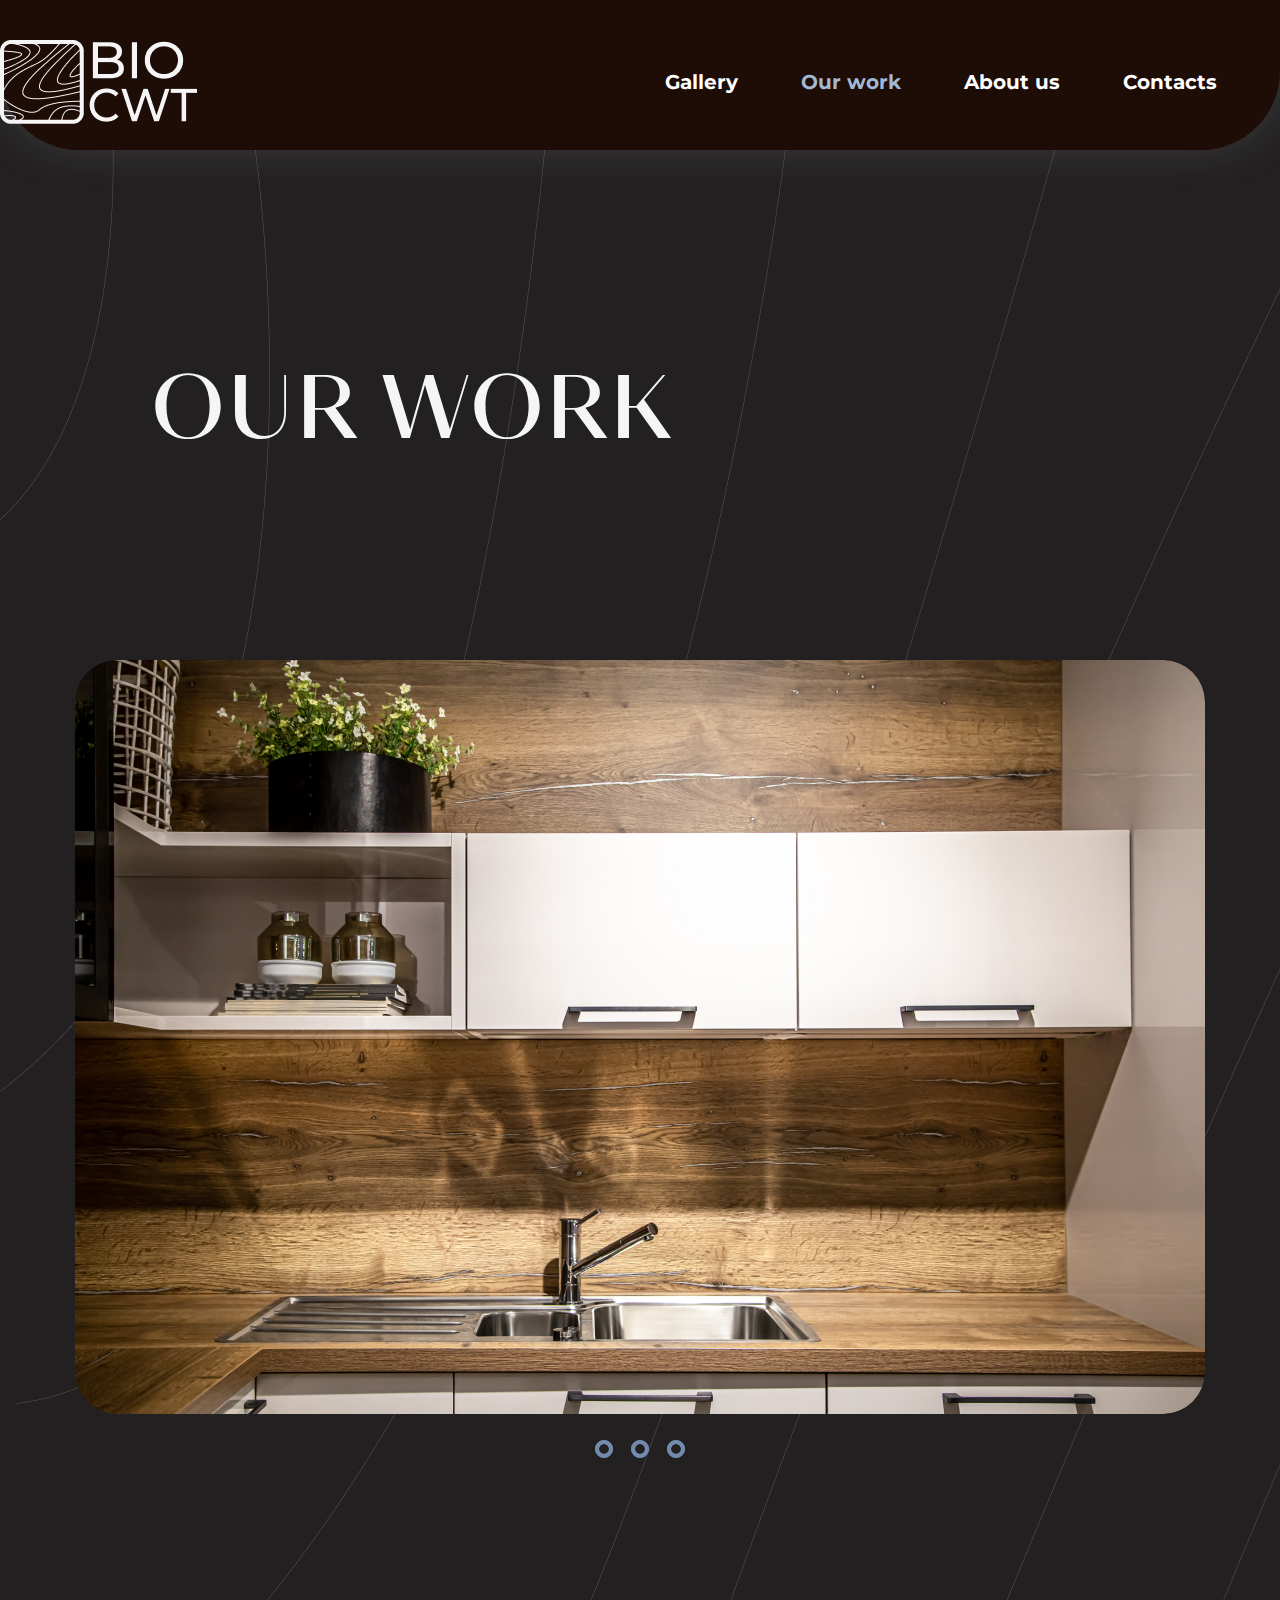
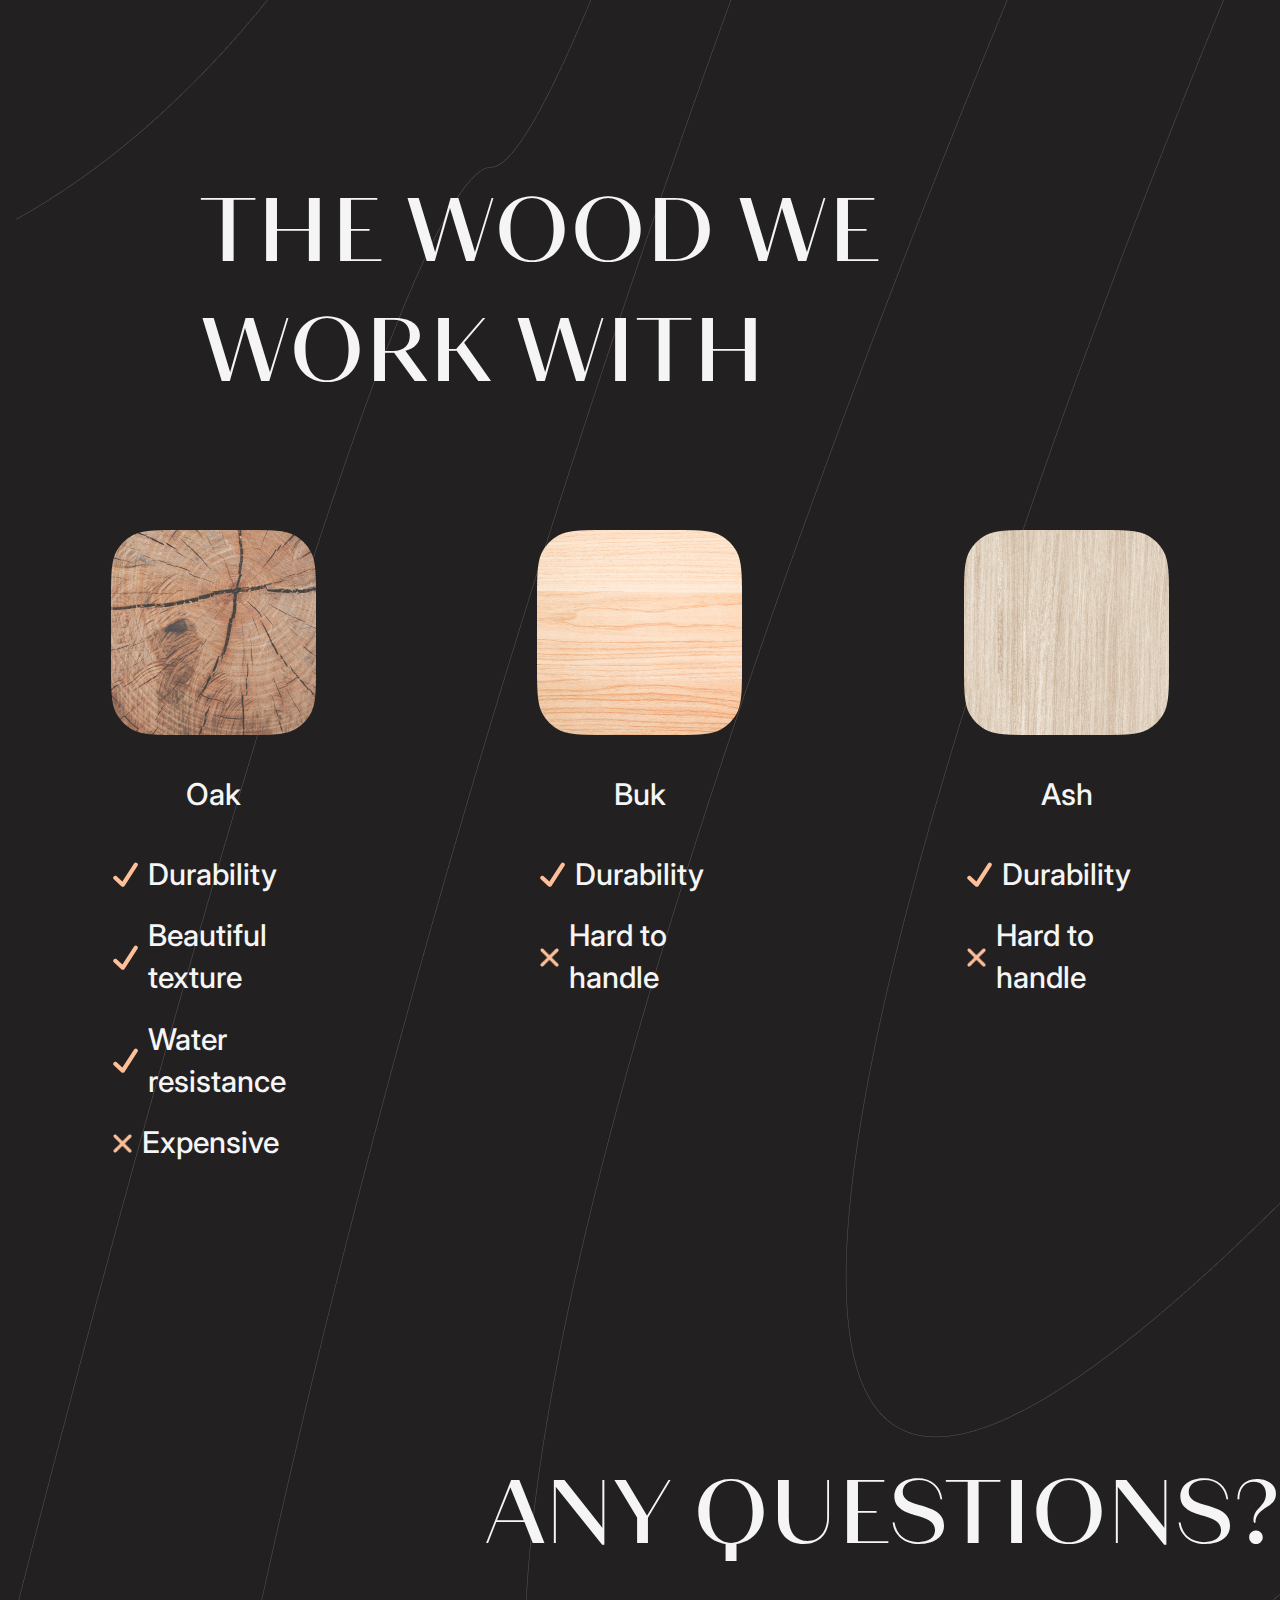
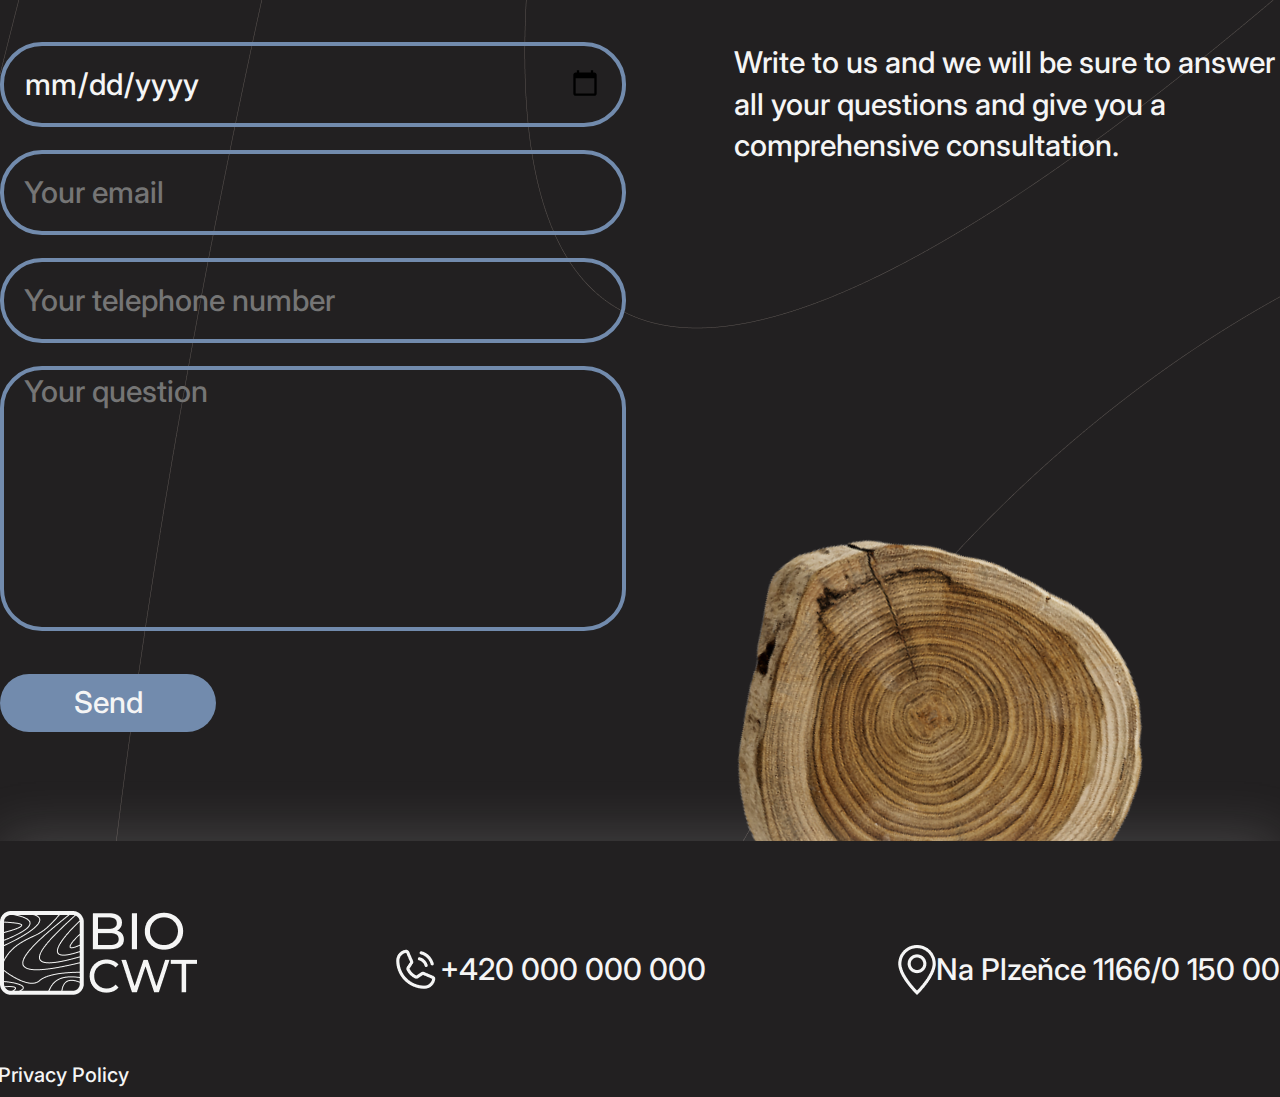
==== index2.html @ bc96ab34 "last update" ====
<!DOCTYPE html>
<html lang="en">

<head>
    <meta charset="UTF-8">
    <meta http-equiv="X-UA-Compatible" content="IE=edge">
    <meta name="viewport" content="width=device-width, initial-scale=1.0">
    <title>Wood product services</title>

    <link rel="icon" sizes="32x32" href="./favicon.png">

    <link rel="stylesheet" href="style.css">

    <link rel="preconnect" href="https://fonts.googleapis.com">
    <link rel="preconnect" href="https://fonts.gstatic.com" crossorigin>
    <link href="https://fonts.googleapis.com/css2?family=Inter&display=swap" rel="stylesheet">

    <link rel="preconnect" href="https://fonts.googleapis.com">
    <link rel="preconnect" href="https://fonts.gstatic.com" crossorigin>
    <link href="https://fonts.googleapis.com/css2?family=Montserrat&display=swap" rel="stylesheet">

    <link rel="stylesheet" href="https://cdnjs.cloudflare.com/ajax/libs/font-awesome/6.3.0/css/all.min.css">
</head>

<body>
    
    <div class="scrollTop hideScroll showScroll ">
        <i class="fa-solid fa-arrow-up-long"></i>
    </div>
    
    <header>
        <div class="header-info">
            <div class="container">
                <div class="header-items">
                    <img src="./images/logo.png" alt="logo">
                    <nav>
                        <ul>
                            <li>
                                <a href="index.html" id="index">Gallery</a>
                            </li>
                            <li>
                                <a href="index2.html" id="index2">Our work</a>
                            </li>
                            <li>
                                <a href="index3.html" id="index3">About us</a>
                            </li>
                            <li>
                                <a href="index4.html" id="index4">Contacts</a>
                            </li>
                        </ul>
                    </nav>
                </div>
            </div>
        </div>
    </header>
    <main>
        <section>
            <div class="container">
                <h2 class="our-work our-work-second-page">Our work</h2>
                <div class="our-work-section">
                    <div class="slider">
                        <div class="slides">
                            <input type="radio" name="radio-btn" id="radio1">
                            <input type="radio" name="radio-btn" id="radio2">
                            <input type="radio" name="radio-btn" id="radio3">
                            <div class="slide first">
                                <img src="./images/kitchen1.png" alt="">
                            </div>
                            <div class="slide">
                                <img src="./images/kitchen2.jpg" alt="">
                            </div>
                            <div class="slide">
                                <img class="kitchen3" src="./images/kitchen3.jpg" alt="">
                            </div>
                            <div class="navigation-auto">
                                <div class="auto-btn1"></div>
                                <div class="auto-btn2"></div>
                                <div class="auto-btn3"></div>
                            </div>
                        </div>
                        <div class="navigation-manual">
                            <label for="radio1" class="manual-btn"></label>
                            <label for="radio2" class="manual-btn"></label>
                            <label for="radio3" class="manual-btn"></label>
                        </div>
                    </div>
                </div>
            </div>
        </section>
        <section class="the-wood-we-work-with">
            <div class="container">
                <h2 class="the-wood-we-work-with-title">THE WOOD WE WORK WITH</h2>
                <div class="the-wood-we-work-with-options">
                    <div class="type-of-wood">
                        <img class="type-of-wood-img" src="./images/oak.png" alt="oak">
                        <p class="wood">Oak</p>
                        <div class="advantages-of-wood">
                            <div class="advantages-of-wood-item">
                                <img src="./images/tick.svg" alt="tick">
                                <p>Durability</p>
                            </div>
                            <div class="advantages-of-wood-item">
                                <img src="./images/tick.svg" alt="tick">
                                <p>Beautiful texture</p>
                            </div>
                            <div class="advantages-of-wood-item">
                                <img src="./images/tick.svg" alt="tick">
                                <p>Water resistance</p>
                            </div>
                            <div class="advantages-of-wood-item">
                                <img class="cross" src="./images/cross.png" alt="cross">
                                <p>Expensive</p>
                            </div>
                        </div>
                    </div>
                    <div class="type-of-wood">
                        <img class="type-of-wood-img" src="./images/buk.png" alt="buk">
                        <p class="wood">Buk</p>
                        <div class="advantages-of-wood">
                            <div class="advantages-of-wood-item">
                                <img src="./images/tick.svg" alt="tick">
                                <p>Durability</p>
                            </div>
                            <div class="advantages-of-wood-item">
                                <img class="cross" src="./images/cross.png" alt="cross">
                                <p>Hard to handle</p>
                            </div>
                        </div>
                    </div>
                    <div class="type-of-wood">
                        <img class="type-of-wood-img" src="./images/ash.png" alt="ash">
                        <p class="wood">Ash</p>
                        <div class="advantages-of-wood">
                            <div class="advantages-of-wood-item">
                                <img src="./images/tick.svg" alt="tick">
                                <p>Durability</p>
                            </div>
                            <div class="advantages-of-wood-item">
                                <img class="cross" src="./images/cross.png" alt="cross">
                                <p>Hard to handle</p>
                            </div>
                        </div>
                    </div>
                </div>
            </div>
        </section>
        <section>
            <div class="container">
                <div class="any-questions-title">
                    <h2>Any questions?</h2>
                </div>
                <div class="any-questions-info">
                    <form action="#">
                        <input type="date" id="date" name="date" placeholder="Date" required>
                        <input type="email" placeholder="Your email" required>
                        <input type="tel" placeholder="Your telephone number" pattern="[0-9]{12}" required>
                        <textarea cols="30" rows="7" placeholder="Your question" required></textarea>
                        <button class="send">Send</button>
                    </form>
                    <div class="any-questions-text">
                        <p>Write to us and we will be sure to answer all your questions and give you a comprehensive
                            consultation.</p>
                    </div>
                </div>
            </div>
        </section>
    </main>
    <footer>
        <div class="container">
            <div class="footer-info">
                <img class="footer-info-img" src="./images/wood.png" alt="">
                <div class="footer-text">
                    <div class="footer-logo">
                        <img src="./images/logo.png" alt="logo">
                        <p>Privacy Policy</p>
                    </div>
                    <div class="footer-phone">
                        <img src="./images/phone.png" alt="">
                        <a type='tel' href="tel:+420 000 000 000">+420 000 000 000</a>
                    </div>
                    <div class="footer-location">
                        <img src="./images/location.png" alt="">
                        <a href="https://goo.gl/maps/c2DoyarV2BG4wvSq8" target="_blank">Na Plzeňce 1166/0
                            150 00</a>
                    </div>
                </div>
            </div>
        </div>
    </footer>
    <script src="main.js"></script>
</body>

</html>
---- style.css ----
/* ! GENERAL STYLES */
* {
    margin: 0;
    padding: 0;
    border: 0;
    font-size: 100%;
    font: inherit;
    vertical-align: baseline;
}

html {
    scroll-behavior: smooth;
}

ol,
ul {
    list-style: none;
}

a {
    all: unset;
    cursor: pointer;
}

a:active {
    color: #A3B8D7;
}

button {
    cursor: pointer;
}

button:hover {
    transform: translateY(5px);
    background-color: #5F7489;
}

@font-face {
    font-family: 'KyivType';
    src: url('./fonts/KyivType-NoVariable/OTF/KyivTypeSans-Medium3.otf');
}

.container {
    margin: 0 auto;
    max-width: 1400px;
}

body {
    background: #222021;
    background-image: url('./images/background.png');
    font-family: 'Inter', sans-serif;
    font-style: normal;
    font-weight: 500;
    font-size: 30px;
    line-height: 139.4%;
    color: #F5F5F5;
}

/* font-family: 'Montserrat', sans-serif; */
/* font-family: 'Inter', sans-serif; */

/* !SCROLL TOP */

.scrollTop {
    position: fixed;
    bottom: 60px;
    right: 70px;
    font-style: 40px;
    z-index: 10;
    cursor: pointer;

}

.showScroll {
    opacity: 1;
    transition: opacity 1s ease;
}

.hideScroll {
    opacity: 0;
    transition: opacity 1s ease;
}

/* !HEADER */
.background {
    background: url('./images/backgroundImage.png') no-repeat;
    /* width: 908px; */
    object-fit: contain;
    height: 1080px;
    border-radius: 3px 62px 62px 0px;
}

header {
    height: 130px;
    display: inline;
}

.header-info {
    height: 150px;
    background: #1E0C06;
    box-shadow: 0px -8px 52px rgba(238, 238, 238, 0.17);
    border-radius: 0px 0px 79px 79px;
    margin-bottom: 90px;
}

.header-items {
    display: flex;
    justify-content: space-between;
    align-items: center;
    padding-top: 40px;
    margin-bottom: 86px;
}

nav ul {
    display: flex;
}

nav ul li {
    margin-right: 63px;
    font-family: 'Montserrat';
    font-style: normal;
    font-weight: 700;
    font-size: 20px;
    line-height: 24px;
}

.navigation-options {
    list-style: none;
    background: rgba(34, 32, 33, 0.2);
}

.navigation-options li {
    display: inline-block;
    position: relative;
}

.navigation-options li a {
    display: block;
    padding: 20px 25px;
    text-decoration: none;
    text-align: center;
}

.navigation-options li ul.dropdown li {
    display: block;
}

.navigation-options li ul.dropdown {
    width: 100%;
    position:absolute;
    z-index: 999;
    display: none;
}

.navigation-options li a:hover {
    background: rgba(34, 32, 33, 0.3);
}

.navigation-options li:hover ul.dropdown {
    display:block;
}

/* !SOLID WOOD PROCUCTS SECTION*/

.solid-wood-products {
    background: #1E0C06;
    border-radius: 43px 0px 0px 43px;
    width: 1245px;
    height: 714px;

}

.solid-wood-products-section {
    display: flex;
    justify-content: end;
}

.solid-wood-products {
    filter: drop-shadow(0px 4px 52px rgba(245, 245, 245, 0.17));
    display: flex;
    margin-bottom: 414px;
}

.solid-wood-products-info {
    padding-left: 50px;
}

h1 {
    font-family: 'KyivType';
    font-style: normal;
    font-weight: 500;
    font-size: 100px;
    line-height: 104px;
    text-transform: uppercase;
    padding-top: 75px;
    margin-bottom: 22px;
    width: 620px;
}

.solid-wood-products-text {
    font-family: 'Inter';
    font-style: normal;
    font-weight: 400;
    font-size: 30px;
    line-height: 39px;
    color: #FFDBBB;
    width: 330px;
    margin-bottom: 58px;
}

.solid-wood-products-btn {
    width: 225px;
    height: 58px;
    background: #728BAD;
    border-radius: 42px;
    transition: background-color 0.5s ease-in-out, transform 0.5s ease-in-out, color 0.5s ease-in-out;
}

.solid-wood-products-separator {
    width: 0;
    height: 511px;
    border: 1px solid #F5F5F5;
    margin-top: 43px;
}

.solid-wood-products-images {
    position: relative;
    width: 600px;
}

.solid-wood-products-image1 {
    position: absolute;
    right: 80px;
    top: 43px;
}

.solid-wood-products-image2 {
    position: absolute;
    top: 316px;
    right: 323px;
}

.solid-wood-products-image3 {
    position: absolute;
    right: 80px;
    bottom: 57px;
}

/* !ADVANTAGES WORKING WITH US SECTION*/

.advantages-of-work {
    margin-bottom: 316px;
}

.advantages-of-work-info {
    display: flex;
    justify-content: space-between;
    align-items: center;
    margin-bottom: 102px;
}

.advantages-of-work-title {
    padding-left: 200px;
    margin-bottom: 120px;
    width: 1040px;
}

video {
    width: 609px;
    height: 370px;
    border-radius: 42px;
    display: inline-block;
    margin-left: 70px;
    object-fit: cover;
}

video:hover::-webkit-media-controls {
    opacity: 1;
    visibility: visible;
}

.advantages-of-work-text p {
    width: 453px;
    margin-bottom: 46px;
}

.advantages-of-work-button {
    display: flex;
    justify-content: center;
}

.advantages-of-work-btn {
    width: 472px;
    height: 58px;
    background: #728BAD;
    border-radius: 42px;
    color: #F5F5F5;
    transition: background-color 0.5s ease-in-out, transform 0.5s ease-in-out;
}


/* !OUR WORK SECTION */

.our-work-section {
    margin: 0;
    padding: 0;
    height: 100vh;
    display: flex;
    justify-content: center;
    align-items: center;
    margin-bottom: 278px;
}

.our-work {
    padding-left: 200px;
    margin-bottom: 125px;
}

.our-work-second-page {
    padding-top: 102px;
    padding-left: 150px;
}

.slider {
    width: 1130px;
    height: 754px;
    border-radius: 42px;
    overflow: hidden;
}

.slides {
    width: 500%;
    height: 754px;
    display: flex;
}

.slides input {
    display: none;
}

.slide {
    width: 20%;
    transition: 2s;
}

.slide img {
    width: 1130px;
    height: 754px;
}

.kitchen3 {
    object-fit: cover;
}

.navigation-manual {
    position: absolute;
    width: 1130px;
    margin-top: 26px;
    display: flex;
    justify-content: center;
}

.manual-btn {
    border: 4px solid #728BAD;
    padding: 5px;
    border-radius: 10px;
    cursor: pointer;
    transition: 1s;
}

.manual-btn:not(:last-child) {
    margin-right: 18px;
}

.manual-btn:hover {
    background: #D5DCEE;
}

#radio1:checked~.first {
    margin-left: 0;
}

#radio2:checked~.first {
    margin-left: -20%;
}

#radio3:checked~.first {
    margin-left: -40%;
}

#radio4:checked~.first {
    margin-left: -60%;
}

.navigation-auto {
    position: absolute;
    display: flex;
    width: 1130px;
    justify-content: center;
    margin-top: 780px;
}

.navigation-auto div {
    border: 4px solid #728BAD;
    padding: 5px;
    border-radius: 10px;
    transition: 1s;
}

.navigation-auto div:not(:last-child) {
    margin-right: 18px;
}

#radio1:checked~.navigation-auto .auto-btn1 {
    background: #D5DCEE;
}

#radio2:checked~.navigation-auto .auto-btn2 {
    background: #D5DCEE;
}

#radio3:checked~.navigation-auto .auto-btn3 {
    background: #D5DCEE;
}

/* !THE WOOD WE WORK WITH SECTION */

.the-wood-we-work-with {
    margin-bottom: 263px;
}

h2 {
    font-family: 'KyivType';
    font-style: normal;
    font-weight: 500;
    font-size: 90px;
    line-height: 120px;
    text-transform: uppercase;
}

.the-wood-we-work-with-title {
    width: 750px;
    padding-left: 200px;
    margin-bottom: 125px;
}

.the-wood-we-work-with-options {
    display: flex;
    justify-content: space-around;
    align-items: baseline;
}

.type-of-wood {
    width: 240px;
    display: flex;
    flex-direction: column;
    justify-content: center;
    align-items: center;
}

.type-of-wood-img {
    margin-bottom: 39px;
}

.wood {
    margin-bottom: 38px;
}

.advantages-of-wood {
    padding-left: 20px;
}

.advantages-of-wood-item {
    display: flex;
    margin-bottom: 20px;
    align-items: center;
}

.advantages-of-wood-item img {
    padding-right: 10px;
}

.cross {
    width: 19px;
    height: 19px;
}

/* !ABOUT US SECTION */

.about-us {
    width: 1325px;
    height: 775px;
    background: #1E0C06;
    border-radius: 0px 42px 42px 0px;
    box-shadow: 0px -8px 52px rgba(245, 245, 245, 0.17);
    display: flex;
}

.about-us-info {
    padding-left: 253px;
    padding-top: 44px;
    width: 100%;
    position: relative;
}

.about-us-text {
    width: 516px;
    padding-top: 67px;
    margin-bottom: 50px;
}

.audio {
    height: 100px;
    width: 100%;
    margin-left: 70px;
}

audio {
    width: 460px;
    margin-left: -70px;
}

audio::-webkit-media-controls-play-button {
    background-color: #7D746D;
    color: #fff;
    border-radius: 50px;
}

audio::-webkit-media-controls-time-remaining-display {
    color: #7D746D;
}

.about-us-images {
    position: relative;
}

.about-us-image1 {
    position: absolute;
    right: 70px;
    top: 61px;
}

.about-us-image2 {
    position: absolute;
    right: 157px;
    top: 177px;
    border-radius: 42px;
    border: 15px solid #1E0C06;
}

.about-us-image3 {
    position: absolute;
    right: 102px;
    bottom: 25px;
}

/* !CONTACTS SECTION */

.contacts {
    padding-top: 90px;
    padding-left: 100px;
    margin-bottom: 290px;
    position: relative;
}

.contacts-title {
    margin-bottom: 118px;
}

.map {
    position: absolute;
    top: 90px;
    right: 0;
}

/* !ANY QUESTIONS SECTION */

.any-questions-title {
    display: flex;
    justify-content: end;
    margin-bottom: 75px;
}

.any-questions-info {
    display: flex;
    justify-content: space-between;
    margin-bottom: 109px;
}

form {
    display: flex;
    flex-direction: column;

}

input {
    width: 598px;
    height: 77px;
    border: 4px solid #728BAD;
    border-radius: 42px;
    font-family: 'Inter';
    font-style: normal;
    font-weight: 500;
    font-size: 30px;
    line-height: 42px;
    padding-left: 20px;
    background-color: transparent;
    outline: none;
    color: #F5F5F5;
    margin-bottom: 23px;
    position: relative;
}

input[type="date"]::-webkit-calendar-picker-indicator {
    position: absolute;
    right: 20px;
}

input[type="date"] {
    color: #F5F5F5;
}

textarea {
    width: 598px;
    height: 257px;
    border: 4px solid #728BAD;
    border-radius: 42px;
    font-family: 'Inter';
    font-style: normal;
    font-weight: 500;
    font-size: 30px;
    line-height: 42px;
    padding-left: 20px;
    background-color: transparent;
    outline: none;
    color: #F5F5F5;
    margin-bottom: 43px;
    resize: none;
}

.send {
    width: 216px;
    height: 58px;
    background: #728BAD;
    border-radius: 42px;
    color: #F5F5F5;
    transition: background-color 0.5s ease-in-out, transform 0.5s ease-in-out;
}

.any-questions-text {
    width: 546px;
}

/* !FOOTER */

footer {
    background: #222021;
    box-shadow: 0px -6px 52px rgba(245, 245, 245, 0.17);
    z-index: 5;
}

.footer-info {
    padding-top: 70px;
    position: relative;
}

.footer-info-img {
    z-index: -1;
    position: absolute;
    transform: rotate(-7.13deg);
    top: -430px;
    right: 30px;
}

.footer-text {
    display: flex;
    justify-content: space-between;
    align-items: baseline;
}

.footer-logo {
    font-size: 20px;
    display: flex;
    flex-direction: column;
    align-items: center;
}

.footer-logo p {
    margin-left: -70px;
}

.footer-logo img {
    margin-bottom: 60px;
}

.footer-phone, .footer-location {
    display: flex;
    align-items: center;
}

.phone,
.location {
    display: flex;
    padding-bottom: 33px;
}

.phone img {
    width: 39px;
    height: 39px;
}

.location img {
    width: 37px;
    height: 50px;
}
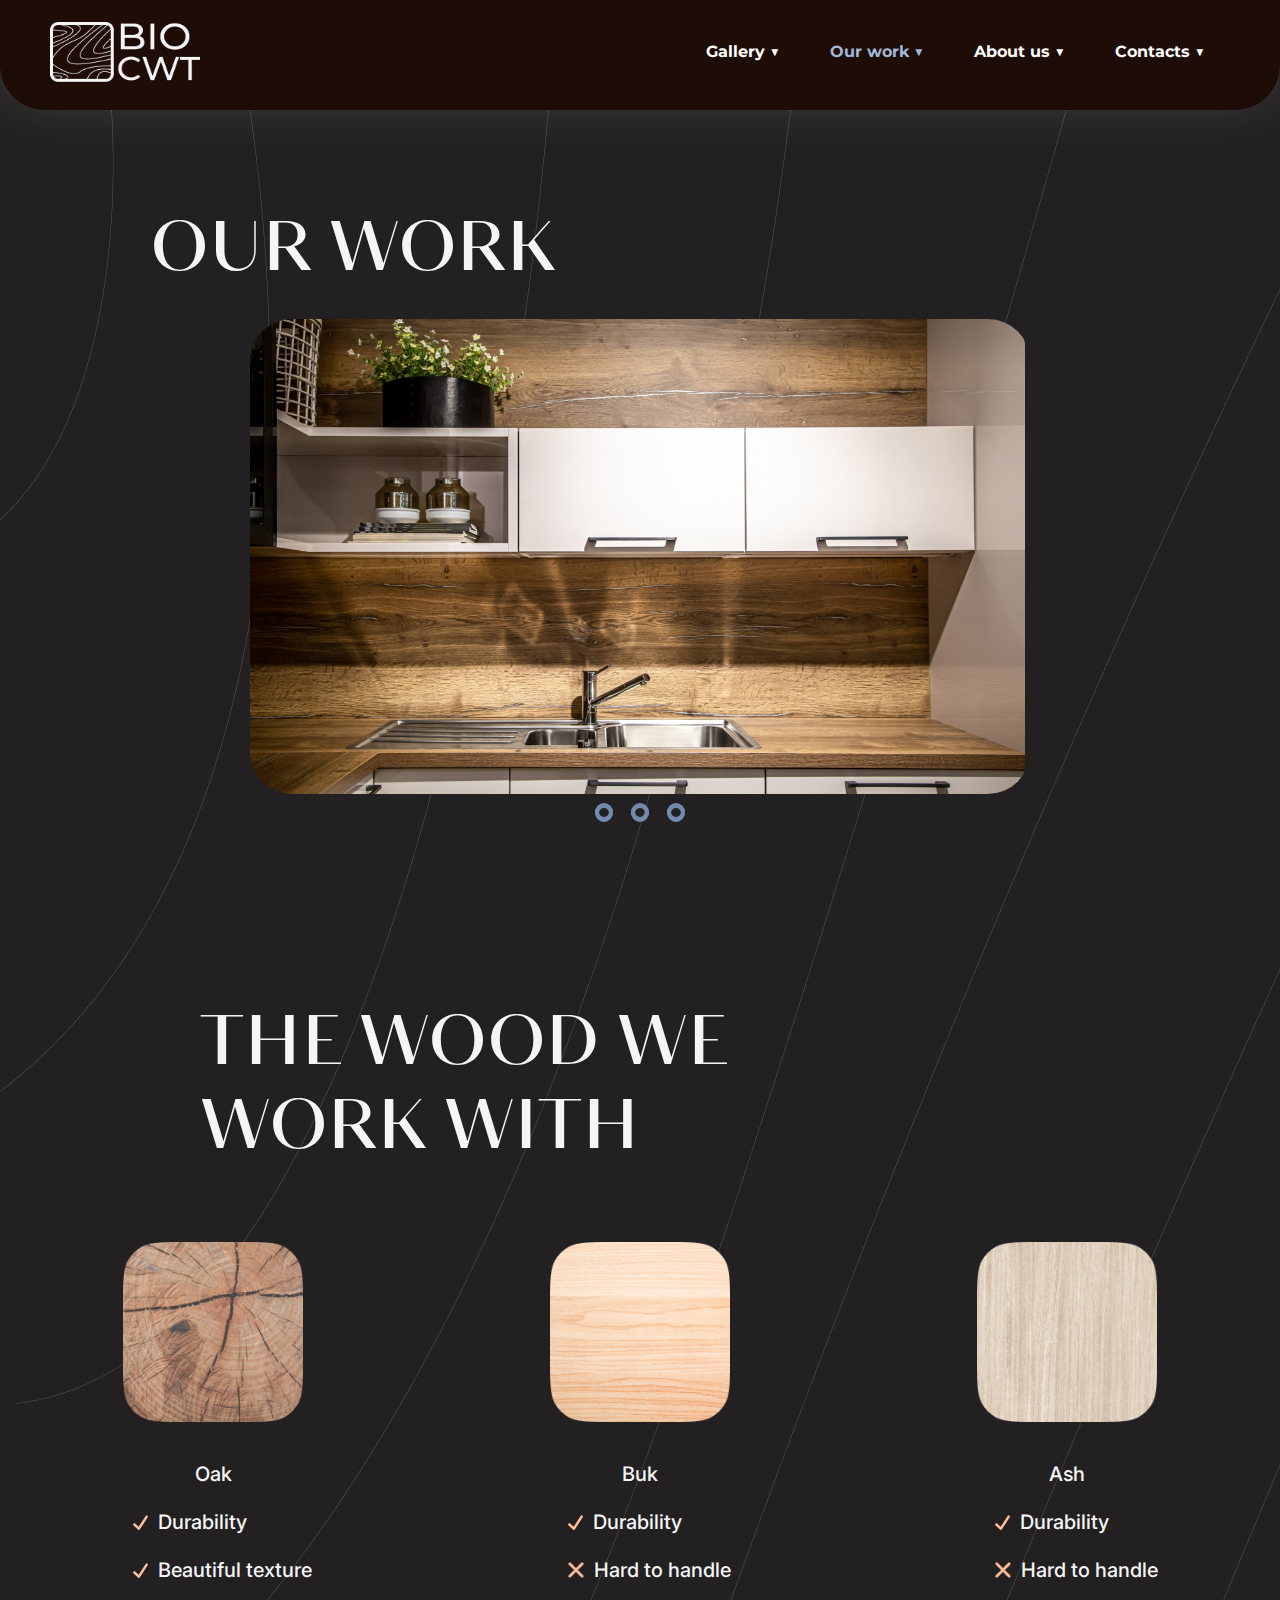
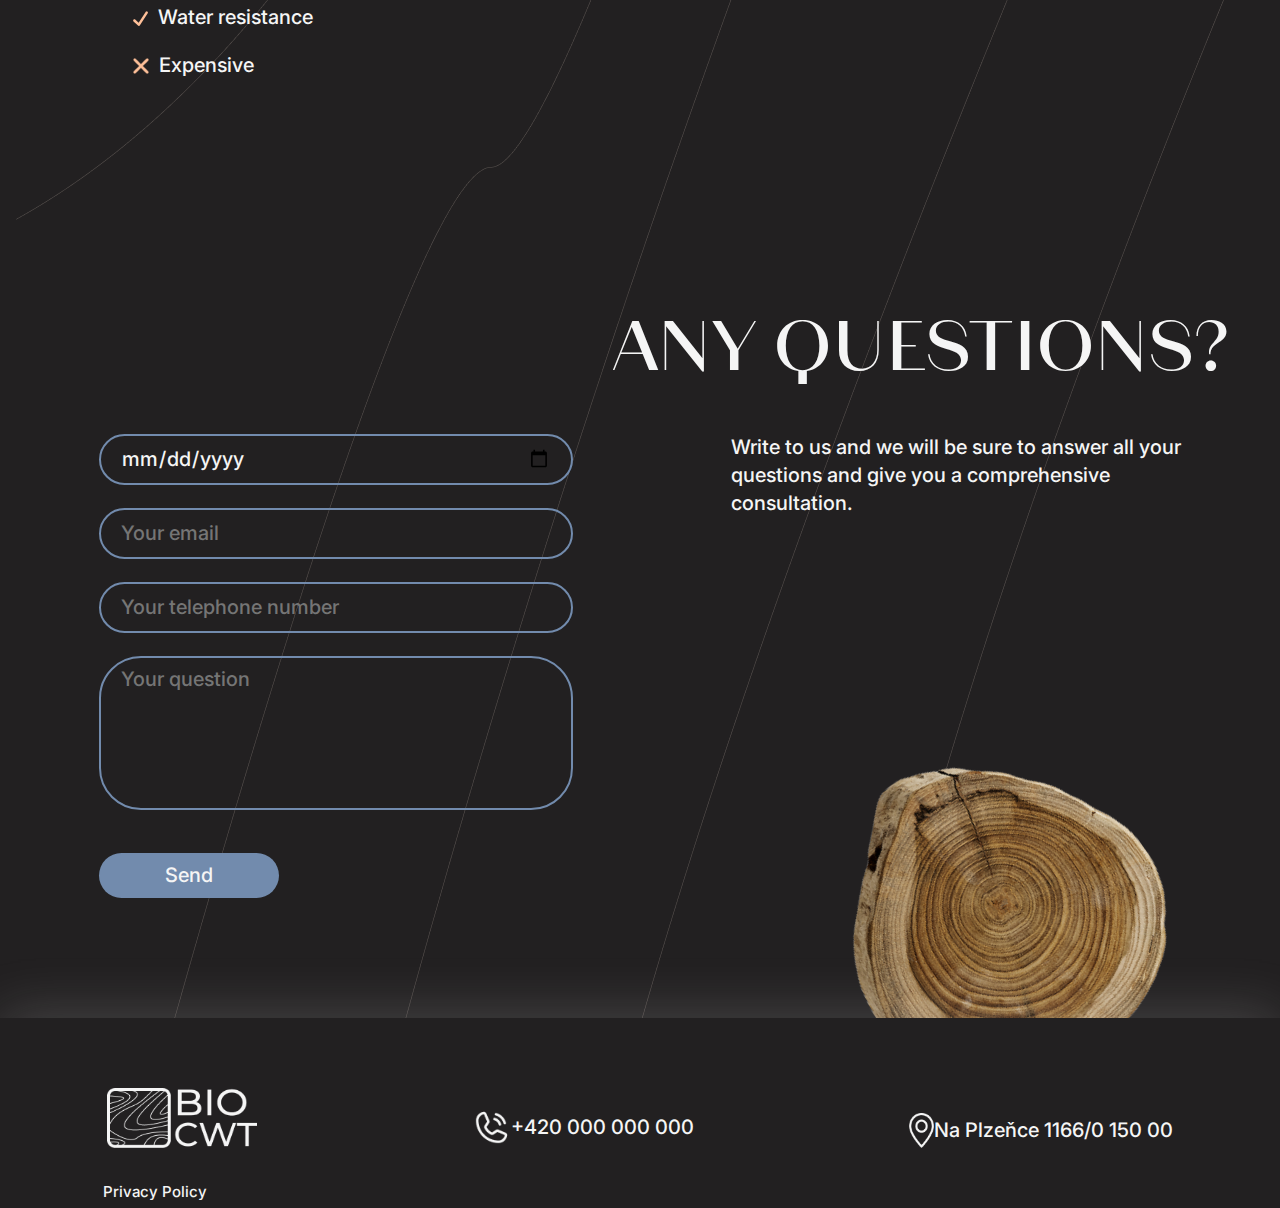
==== commit b160f1de: "laba1 done" ====
--- a/index2.html
+++ b/index2.html
@@ -5,6 +5,10 @@
     <meta charset="UTF-8">
     <meta http-equiv="X-UA-Compatible" content="IE=edge">
     <meta name="viewport" content="width=device-width, initial-scale=1.0">
+    <meta name="author" content="Tsymbal Milena">
+    <meta name="date" content="2023-04-11">
+    <meta name="description" content="Website about solid wood products">
+
     <title>Wood product services</title>
 
     <link rel="icon" sizes="32x32" href="./favicon.png">
@@ -23,29 +27,73 @@
 </head>
 
 <body>
-    
+
     <div class="scrollTop hideScroll showScroll ">
         <i class="fa-solid fa-arrow-up-long"></i>
     </div>
-    
+
     <header>
         <div class="header-info">
             <div class="container">
                 <div class="header-items">
                     <img src="./images/logo.png" alt="logo">
                     <nav>
-                        <ul>
-                            <li>
-                                <a href="index.html" id="index">Gallery</a>
-                            </li>
-                            <li>
-                                <a href="index2.html" id="index2">Our work</a>
-                            </li>
-                            <li>
-                                <a href="index3.html" id="index3">About us</a>
-                            </li>
-                            <li>
-                                <a href="index4.html" id="index4">Contacts</a>
+                        <ul class="navigation-options">
+                            <li>
+                                <a class="navigation-list-item" href="index.html" id="index">Gallery ▼</a>
+                                <ul class="dropdown">
+                                    <li>
+                                        <a href="#">Work</a>
+                                    </li>
+                                    <li>
+                                        <a href="#">Questions</a>
+                                    </li>
+                                    <li>
+                                        <a href="#">Contacts</a>
+                                    </li>
+                                </ul>
+                            </li>
+                            <li>
+                                <a class="navigation-list-item" href="index2.html" id="index2">Our work ▼</a>
+                                <ul class="dropdown">
+                                    <li>
+                                        <a href="#">Work</a>
+                                    </li>
+                                    <li>
+                                        <a href="#">Questions</a>
+                                    </li>
+                                    <li>
+                                        <a href="#">Contacts</a>
+                                    </li>
+                                </ul>
+                            </li>
+                            <li>
+                                <a class="navigation-list-item" href="index3.html" id="index3">About us ▼</a>
+                                <ul class="dropdown">
+                                    <li>
+                                        <a href="#">Work</a>
+                                    </li>
+                                    <li>
+                                        <a href="#">Questions</a>
+                                    </li>
+                                    <li>
+                                        <a href="#">Contacts</a>
+                                    </li>
+                                </ul>
+                            </li>
+                            <li>
+                                <a class="navigation-list-item" href="index4.html" id="index4">Contacts ▼</a>
+                                <ul class="dropdown">
+                                    <li>
+                                        <a href="#">Work</a>
+                                    </li>
+                                    <li>
+                                        <a href="#">Questions</a>
+                                    </li>
+                                    <li>
+                                        <a href="#">Contacts</a>
+                                    </li>
+                                </ul>
                             </li>
                         </ul>
                     </nav>
@@ -96,15 +144,15 @@
                         <p class="wood">Oak</p>
                         <div class="advantages-of-wood">
                             <div class="advantages-of-wood-item">
-                                <img src="./images/tick.svg" alt="tick">
+                                <img class="tick" src="./images/tick.svg" alt="tick">
                                 <p>Durability</p>
                             </div>
                             <div class="advantages-of-wood-item">
-                                <img src="./images/tick.svg" alt="tick">
+                                <img class="tick"  src="./images/tick.svg" alt="tick">
                                 <p>Beautiful texture</p>
                             </div>
                             <div class="advantages-of-wood-item">
-                                <img src="./images/tick.svg" alt="tick">
+                                <img class="tick" src="./images/tick.svg" alt="tick">
                                 <p>Water resistance</p>
                             </div>
                             <div class="advantages-of-wood-item">
@@ -118,7 +166,7 @@
                         <p class="wood">Buk</p>
                         <div class="advantages-of-wood">
                             <div class="advantages-of-wood-item">
-                                <img src="./images/tick.svg" alt="tick">
+                                <img class="tick" src="./images/tick.svg" alt="tick">
                                 <p>Durability</p>
                             </div>
                             <div class="advantages-of-wood-item">
@@ -132,7 +180,7 @@
                         <p class="wood">Ash</p>
                         <div class="advantages-of-wood">
                             <div class="advantages-of-wood-item">
-                                <img src="./images/tick.svg" alt="tick">
+                                <img class="tick" src="./images/tick.svg" alt="tick">
                                 <p>Durability</p>
                             </div>
                             <div class="advantages-of-wood-item">
@@ -187,6 +235,7 @@
             </div>
         </div>
     </footer>
+
     <script src="main.js"></script>
 </body>
 
--- a/style.css
+++ b/style.css
@@ -51,13 +51,19 @@
     font-family: 'Inter', sans-serif;
     font-style: normal;
     font-weight: 500;
-    font-size: 30px;
+    font-size: 20px;
     line-height: 139.4%;
     color: #F5F5F5;
 }
 
-/* font-family: 'Montserrat', sans-serif; */
-/* font-family: 'Inter', sans-serif; */
+h2 {
+    font-family: 'KyivType';
+    font-style: normal;
+    font-weight: 500;
+    font-size: 70px;
+    line-height: 84px;
+    text-transform: uppercase;
+}
 
 /* !SCROLL TOP */
 
@@ -82,24 +88,25 @@
 }
 
 /* !HEADER */
+
 .background {
-    background: url('./images/backgroundImage.png') no-repeat;
-    /* width: 908px; */
+    background-repeat: no-repeat;
     object-fit: contain;
-    height: 1080px;
+    height: 650px;
+    position: absolute;
     border-radius: 3px 62px 62px 0px;
 }
 
 header {
-    height: 130px;
+    height: 80px;
     display: inline;
 }
 
 .header-info {
-    height: 150px;
+    height: 110px;
     background: #1E0C06;
     box-shadow: 0px -8px 52px rgba(238, 238, 238, 0.17);
-    border-radius: 0px 0px 79px 79px;
+    border-radius: 0px 0px 45px 45px;
     margin-bottom: 90px;
 }
 
@@ -107,57 +114,72 @@
     display: flex;
     justify-content: space-between;
     align-items: center;
-    padding-top: 40px;
-    margin-bottom: 86px;
+    padding-top: 20px;
+    margin-bottom: 20px;
+}
+
+.header-items>img{
+    width: 150px;
+    height: 60px;
+    z-index: 1;
+    margin-left: 50px;
+}
+
+nav {
+    margin-right: 50px;
 }
 
 nav ul {
     display: flex;
+    justify-content: space-around;
 }
 
 nav ul li {
-    margin-right: 63px;
     font-family: 'Montserrat';
     font-style: normal;
     font-weight: 700;
-    font-size: 20px;
+    font-size: 16px;
     line-height: 24px;
 }
 
-.navigation-options {
-    list-style: none;
-    background: rgba(34, 32, 33, 0.2);
-}
-
-.navigation-options li {
-    display: inline-block;
-    position: relative;
-}
-
-.navigation-options li a {
-    display: block;
-    padding: 20px 25px;
-    text-decoration: none;
-    text-align: center;
-}
-
-.navigation-options li ul.dropdown li {
-    display: block;
-}
-
-.navigation-options li ul.dropdown {
-    width: 100%;
-    position:absolute;
-    z-index: 999;
-    display: none;
-}
-
-.navigation-options li a:hover {
-    background: rgba(34, 32, 33, 0.3);
-}
-
-.navigation-options li:hover ul.dropdown {
-    display:block;
+nav ul li a {
+    padding: 20px 25px; 
+}
+
+.navigation-options { 
+    list-style: none; 
+} 
+ 
+.navigation-options li { 
+    display: inline-block; 
+    position: relative; 
+} 
+ 
+.navigation-options li a { 
+    display: block; 
+    padding: 20px 25px; 
+    text-decoration: none; 
+    text-align: center; 
+} 
+ 
+.navigation-options li ul.dropdown li { 
+    display: block; 
+} 
+ 
+.navigation-options li ul.dropdown { 
+    width: 100%; 
+    background: #1E0C06;
+    position:absolute; 
+    z-index: 999; 
+    display: none; 
+} 
+ 
+.navigation-options li a:hover { 
+    background: #1E0C06; 
+} 
+ 
+.navigation-options li:hover ul.dropdown { 
+    display:block; 
 }
 
 /* !SOLID WOOD PROCUCTS SECTION*/
@@ -165,12 +187,13 @@
 .solid-wood-products {
     background: #1E0C06;
     border-radius: 43px 0px 0px 43px;
-    width: 1245px;
-    height: 714px;
-
+    width: 1000px;
+    height: 500px;
 }
 
 .solid-wood-products-section {
+    margin: 0 auto;
+    max-width: 1400px;
     display: flex;
     justify-content: end;
 }
@@ -178,7 +201,7 @@
 .solid-wood-products {
     filter: drop-shadow(0px 4px 52px rgba(245, 245, 245, 0.17));
     display: flex;
-    margin-bottom: 414px;
+    margin-bottom: 200px;
 }
 
 .solid-wood-products-info {
@@ -189,88 +212,98 @@
     font-family: 'KyivType';
     font-style: normal;
     font-weight: 500;
-    font-size: 100px;
-    line-height: 104px;
+    font-size: 80px;
+    line-height: 84px;
     text-transform: uppercase;
-    padding-top: 75px;
-    margin-bottom: 22px;
-    width: 620px;
+    padding-top: 35px;
+    margin-bottom: 12px;
+    width: 460px;
 }
 
 .solid-wood-products-text {
     font-family: 'Inter';
     font-style: normal;
     font-weight: 400;
-    font-size: 30px;
+    font-size:25px;
     line-height: 39px;
     color: #FFDBBB;
     width: 330px;
-    margin-bottom: 58px;
+    margin-bottom: 25px;
 }
 
 .solid-wood-products-btn {
-    width: 225px;
-    height: 58px;
+    width: 180px;
+    height: 45px;
     background: #728BAD;
     border-radius: 42px;
+    color: #F5F5F5;
+    font-size: 20px;
+    font-weight: 700;
     transition: background-color 0.5s ease-in-out, transform 0.5s ease-in-out, color 0.5s ease-in-out;
 }
 
 .solid-wood-products-separator {
-    width: 0;
-    height: 511px;
+    width: 1px;
+    height: 415px;
     border: 1px solid #F5F5F5;
+    margin-left: 40px;
     margin-top: 43px;
 }
 
 .solid-wood-products-images {
     position: relative;
-    width: 600px;
+    width: 440px;
 }
 
 .solid-wood-products-image1 {
-    position: absolute;
-    right: 80px;
+    width: 160px;
+    height: 160px;
+    position: absolute;
+    right: 50px;
     top: 43px;
 }
 
 .solid-wood-products-image2 {
-    position: absolute;
-    top: 316px;
-    right: 323px;
+    width: 160px;
+    height: 160px;
+    position: absolute;
+    top: 220px;
+    right: 240px;
 }
 
 .solid-wood-products-image3 {
-    position: absolute;
-    right: 80px;
-    bottom: 57px;
+    width: 160px;
+    height: 160px;
+    position: absolute;
+    right: 50px;
+    bottom: 47px;
 }
 
 /* !ADVANTAGES WORKING WITH US SECTION*/
 
 .advantages-of-work {
-    margin-bottom: 316px;
-}
-
-.advantages-of-work-info {
-    display: flex;
-    justify-content: space-between;
-    align-items: center;
-    margin-bottom: 102px;
+    margin-bottom: 200px;
 }
 
 .advantages-of-work-title {
     padding-left: 200px;
-    margin-bottom: 120px;
-    width: 1040px;
+    margin-bottom: 50px;
+    width: 800px;
+}
+
+.advantages-of-work-info {
+    display: flex;
+    justify-content: space-around;
+    align-items: center;
+    margin-bottom: 50px;
 }
 
 video {
-    width: 609px;
-    height: 370px;
+    width: 480px;
+    height: 300px;
     border-radius: 42px;
     display: inline-block;
-    margin-left: 70px;
+    /* margin-left: 50px; */
     object-fit: cover;
 }
 
@@ -290,47 +323,44 @@
 }
 
 .advantages-of-work-btn {
-    width: 472px;
-    height: 58px;
+    width: 450px;
+    height: 48px;
     background: #728BAD;
     border-radius: 42px;
     color: #F5F5F5;
     transition: background-color 0.5s ease-in-out, transform 0.5s ease-in-out;
 }
-
 
 /* !OUR WORK SECTION */
 
 .our-work-section {
     margin: 0;
     padding: 0;
-    height: 100vh;
     display: flex;
     justify-content: center;
     align-items: center;
-    margin-bottom: 278px;
+    margin-bottom: 200px;
 }
 
 .our-work {
     padding-left: 200px;
-    margin-bottom: 125px;
+    margin-bottom: 35px;
 }
 
 .our-work-second-page {
-    padding-top: 102px;
     padding-left: 150px;
 }
 
 .slider {
-    width: 1130px;
-    height: 754px;
+    width: 780px;
+    height: 475px;
     border-radius: 42px;
     overflow: hidden;
 }
 
 .slides {
     width: 500%;
-    height: 754px;
+    height: 475px;
     display: flex;
 }
 
@@ -344,8 +374,8 @@
 }
 
 .slide img {
-    width: 1130px;
-    height: 754px;
+    width: 775px;
+    height: 475px;
 }
 
 .kitchen3 {
@@ -354,8 +384,8 @@
 
 .navigation-manual {
     position: absolute;
-    width: 1130px;
-    margin-top: 26px;
+    width: 780px;
+    margin-top: 10px;
     display: flex;
     justify-content: center;
 }
@@ -395,12 +425,12 @@
 .navigation-auto {
     position: absolute;
     display: flex;
-    width: 1130px;
+    width: 780px;
     justify-content: center;
-    margin-top: 780px;
-}
-
-.navigation-auto div {
+    margin-top: 484px;
+}
+
+.navigation-auto > div {
     border: 4px solid #728BAD;
     padding: 5px;
     border-radius: 10px;
@@ -426,22 +456,13 @@
 /* !THE WOOD WE WORK WITH SECTION */
 
 .the-wood-we-work-with {
-    margin-bottom: 263px;
-}
-
-h2 {
-    font-family: 'KyivType';
-    font-style: normal;
-    font-weight: 500;
-    font-size: 90px;
-    line-height: 120px;
-    text-transform: uppercase;
+    margin-bottom: 200px;
 }
 
 .the-wood-we-work-with-title {
     width: 750px;
     padding-left: 200px;
-    margin-bottom: 125px;
+    margin-bottom: 80px;
 }
 
 .the-wood-we-work-with-options {
@@ -459,11 +480,13 @@
 }
 
 .type-of-wood-img {
+    width: 180px;
+    height: 180px;
     margin-bottom: 39px;
 }
 
 .wood {
-    margin-bottom: 38px;
+    margin-bottom: 20px;
 }
 
 .advantages-of-wood {
@@ -480,32 +503,38 @@
     padding-right: 10px;
 }
 
+.tick {
+    width: 15px;
+    height: 25px;
+}
+
 .cross {
-    width: 19px;
-    height: 19px;
+    width: 16px;
+    height: 16px;
 }
 
 /* !ABOUT US SECTION */
 
 .about-us {
-    width: 1325px;
-    height: 775px;
+    margin: 0 auto;
+    max-width: 1400px;
+    margin-bottom: 200px;
+}
+
+.about-us-info {
+    width: 820px;
+    height: 470px;
     background: #1E0C06;
     border-radius: 0px 42px 42px 0px;
     box-shadow: 0px -8px 52px rgba(245, 245, 245, 0.17);
-    display: flex;
-}
-
-.about-us-info {
-    padding-left: 253px;
+    padding-left: 70px;
     padding-top: 44px;
-    width: 100%;
     position: relative;
 }
 
 .about-us-text {
-    width: 516px;
-    padding-top: 67px;
+    width: 450px;
+    padding-top: 50px;
     margin-bottom: 50px;
 }
 
@@ -516,7 +545,7 @@
 }
 
 audio {
-    width: 460px;
+    width: 400px;
     margin-left: -70px;
 }
 
@@ -534,43 +563,65 @@
     position: relative;
 }
 
+.about-us-image1, .about-us-image3 {
+    position: absolute;
+    width: 150px;
+    height: 150px;
+}
+
 .about-us-image1 {
-    position: absolute;
-    right: 70px;
-    top: 61px;
+    right: 50px;
+    top: 30px;
 }
 
 .about-us-image2 {
-    position: absolute;
-    right: 157px;
-    top: 177px;
-    border-radius: 42px;
-    border: 15px solid #1E0C06;
+    width: 230px;
+    height: 230px;
+    position: absolute;
+    right: 100px;
+    top: 140px;
+    border-radius: 42px;
+    border: 12px solid #1E0C06;
 }
 
 .about-us-image3 {
-    position: absolute;
-    right: 102px;
-    bottom: 25px;
+    border: 12px solid #1E0C06;
+    border-radius: 42px;
+    right: 38px;
+    bottom: 20px;
 }
 
 /* !CONTACTS SECTION */
 
 .contacts {
-    padding-top: 90px;
-    padding-left: 100px;
-    margin-bottom: 290px;
-    position: relative;
+    padding-top: 50px;
+    margin-bottom: 150px;
+    display: flex;
+    justify-content: space-evenly;
+    align-items: center;
+}
+
+.contacts-info {
+    width: 500px;
 }
 
 .contacts-title {
-    margin-bottom: 118px;
+    margin-bottom: 80px;
+}
+
+.contacts-phone {
+    width: 40px;
+    height: 40px;
+}
+
+.contacts-location {
+    width: 25px;
+    height: 35px;
 }
 
 .map {
-    position: absolute;
-    top: 90px;
-    right: 0;
+    width: 450px;
+    height: 350px;
 }
 
 /* !ANY QUESTIONS SECTION */
@@ -578,30 +629,30 @@
 .any-questions-title {
     display: flex;
     justify-content: end;
-    margin-bottom: 75px;
+    margin-right: 50px;
+    margin-bottom: 50px;
 }
 
 .any-questions-info {
     display: flex;
-    justify-content: space-between;
-    margin-bottom: 109px;
+    justify-content: space-around;
+    margin-bottom: 120px;
 }
 
 form {
     display: flex;
     flex-direction: column;
-
 }
 
 input {
-    width: 598px;
-    height: 77px;
-    border: 4px solid #728BAD;
+    width: 450px;
+    height: 47px;
+    border: 2px solid #728BAD;
     border-radius: 42px;
     font-family: 'Inter';
     font-style: normal;
     font-weight: 500;
-    font-size: 30px;
+    font-size: 20px;
     line-height: 42px;
     padding-left: 20px;
     background-color: transparent;
@@ -621,14 +672,14 @@
 }
 
 textarea {
-    width: 598px;
-    height: 257px;
-    border: 4px solid #728BAD;
+    width: 450px;
+    height: 150px;
+    border: 2px solid #728BAD;
     border-radius: 42px;
     font-family: 'Inter';
     font-style: normal;
     font-weight: 500;
-    font-size: 30px;
+    font-size: 20px;
     line-height: 42px;
     padding-left: 20px;
     background-color: transparent;
@@ -639,8 +690,8 @@
 }
 
 .send {
-    width: 216px;
-    height: 58px;
+    width: 180px;
+    height: 45px;
     background: #728BAD;
     border-radius: 42px;
     color: #F5F5F5;
@@ -648,7 +699,8 @@
 }
 
 .any-questions-text {
-    width: 546px;
+    width: 450px;
+    margin-left: -40px;
 }
 
 /* !FOOTER */
@@ -662,54 +714,55 @@
 .footer-info {
     padding-top: 70px;
     position: relative;
+    width: 100%;
+    height: 120px;
 }
 
 .footer-info-img {
+    width: 500px;
+    height: 500px;
     z-index: -1;
     position: absolute;
     transform: rotate(-7.13deg);
-    top: -430px;
+    top: -350px;
     right: 30px;
 }
 
 .footer-text {
     display: flex;
-    justify-content: space-between;
+    justify-content: space-around;
     align-items: baseline;
 }
 
 .footer-logo {
-    font-size: 20px;
+    font-size: 15px;
     display: flex;
     flex-direction: column;
     align-items: center;
 }
 
-.footer-logo p {
-    margin-left: -70px;
-}
-
-.footer-logo img {
-    margin-bottom: 60px;
+.footer-logo > img {
+    width: 150px;
+    height: 60px;
+    margin-bottom: 30px;
+}
+
+.footer-logo > p {
+    margin-left: -55px;
 }
 
 .footer-phone, .footer-location {
     display: flex;
     align-items: center;
-}
-
-.phone,
-.location {
-    display: flex;
-    padding-bottom: 33px;
-}
-
-.phone img {
-    width: 39px;
-    height: 39px;
-}
-
-.location img {
-    width: 37px;
-    height: 50px;
+    margin-bottom: 20px;
+}
+
+.footer-phone > img{
+    width: 40px;
+    height: 40px;
+}
+
+.footer-location > img {
+    width: 25px;
+    height: 35px;
 }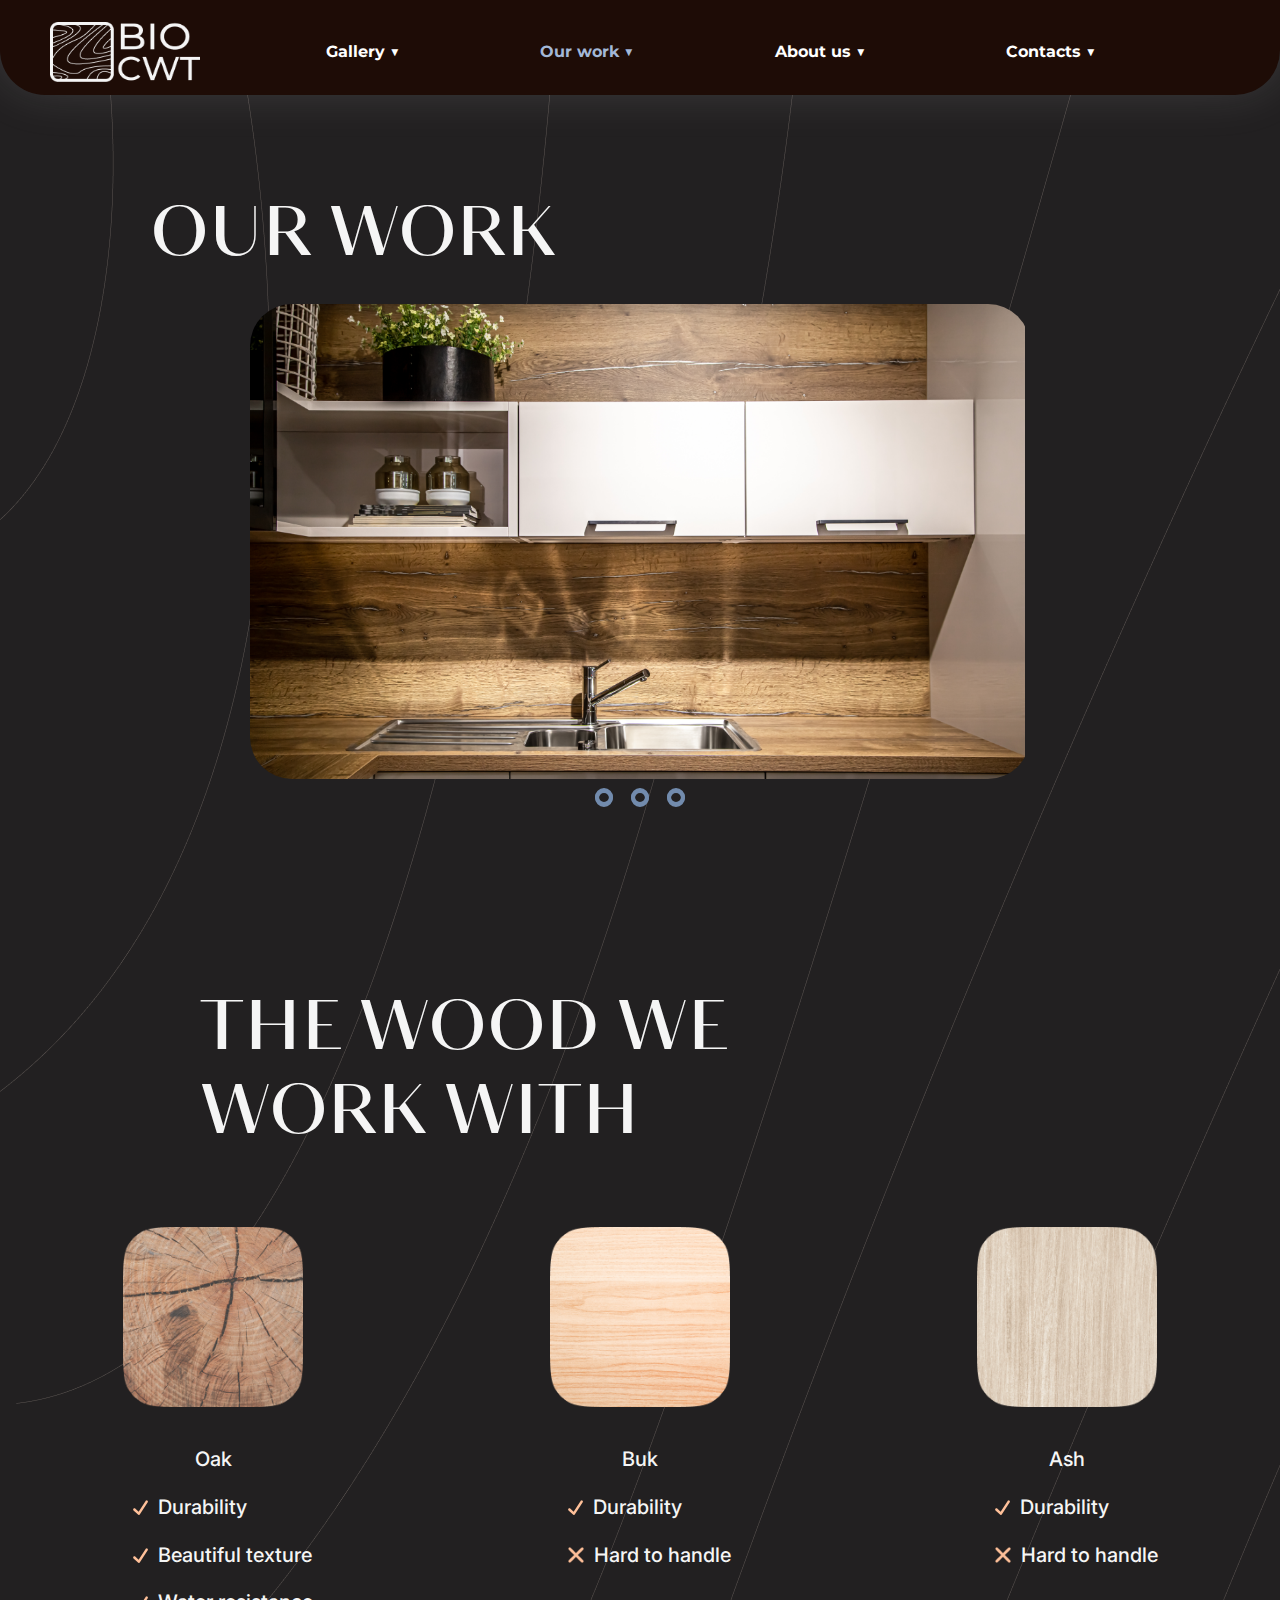
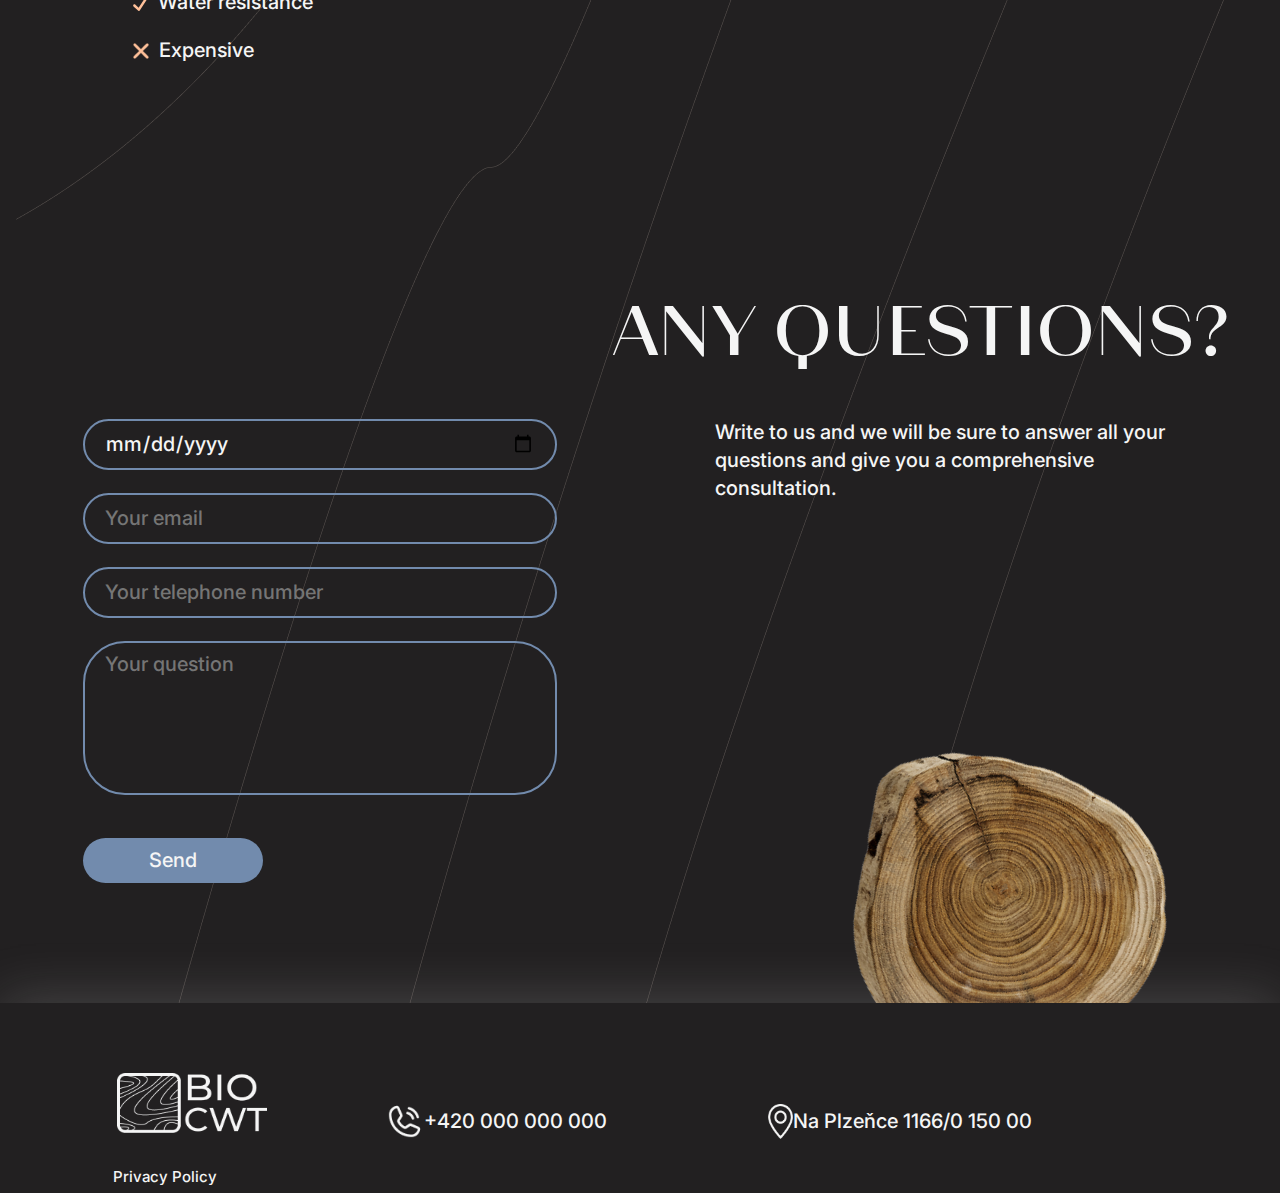
==== commit 13e2baa4: "HELP ME!!!!! I HATE MARGIN" ====
--- a/index2.html
+++ b/index2.html
@@ -199,10 +199,13 @@
                 </div>
                 <div class="any-questions-info">
                     <form action="#">
-                        <input type="date" id="date" name="date" placeholder="Date" required>
-                        <input type="email" placeholder="Your email" required>
-                        <input type="tel" placeholder="Your telephone number" pattern="[0-9]{12}" required>
-                        <textarea cols="30" rows="7" placeholder="Your question" required></textarea>
+                        <input class="any-questions-form-input" type="date" id="date" name="date" placeholder="Date"
+                            required>
+                        <input class="any-questions-form-input" type="email" placeholder="Your email" required>
+                        <input class="any-questions-form-input" type="tel" placeholder="Your telephone number"
+                            pattern="[0-9,+]{13}" required>
+                        <textarea class="any-questions-form-for-question" cols="30" rows="7" placeholder="Your question"
+                            required></textarea>
                         <button class="send">Send</button>
                     </form>
                     <div class="any-questions-text">
--- a/style.css
+++ b/style.css
@@ -97,13 +97,7 @@
     border-radius: 3px 62px 62px 0px;
 }
 
-header {
-    height: 80px;
-    display: inline;
-}
-
 .header-info {
-    height: 110px;
     background: #1E0C06;
     box-shadow: 0px -8px 52px rgba(238, 238, 238, 0.17);
     border-radius: 0px 0px 45px 45px;
@@ -111,11 +105,14 @@
 }
 
 .header-items {
-    display: flex;
-    justify-content: space-between;
+    display: grid;
+    grid-template-rows: 1fr;
+    grid-template-columns: 20% 75% 5%;
+    justify-items: space-between;
     align-items: center;
     padding-top: 20px;
-    margin-bottom: 20px;
+    padding-bottom: 11px;
+    transition: 0.3s;
 }
 
 .header-items>img{
@@ -127,11 +124,14 @@
 
 nav {
     margin-right: 50px;
+    position: relative;
 }
 
 nav ul {
     display: flex;
     justify-content: space-around;
+    transition: 0.5s;
+    z-index: 1;
 }
 
 nav ul li {
@@ -144,6 +144,8 @@
 
 nav ul li a {
     padding: 20px 25px; 
+    display: block;
+    transition: 0.3s;
 }
 
 .navigation-options { 
@@ -182,6 +184,124 @@
     display:block; 
 }
 
+.hamburger {
+    position: absolute;
+    width: 30px;
+    height: 4px;
+    background-color: #fff;
+    border-radius: 10px;
+    cursor: pointer;
+    z-index: 2;
+    transition: 0.3s;
+    right: -50px;
+    justify-items:right;
+}
+
+.hamburger:before,
+.hamburger:after {
+    content: "";
+    position: absolute;
+    height: 4px;
+    right: 0;
+    background-color: #fff;
+    border-radius: 10px;
+    transition: 0.3s;
+}
+
+.hamburger:before {
+    top: -10px;
+    width: 20px;
+}
+
+.hamburger:after {
+    top: 10px;
+    width: 25px;
+}
+
+.toggle-menu {
+    position: absolute;
+    right: -45px;
+    top: -10px;
+    z-index: 3;
+    cursor: pointer;
+    opacity: 0;
+    width: 20px;
+    height: 20px;
+}
+
+.hamburger, 
+.toggle-menu {
+    display: none;
+}
+
+nav input:checked ~ .hamburger {
+    background: transparent;
+}
+
+nav input:checked ~ .hamburger:before {
+    top:0;
+    transform: rotate(-45deg);
+    width: 30px;
+}
+
+nav input:checked ~ .hamburger:after {
+    top:0;
+    transform: rotate(45deg);
+    width: 30px;
+}
+
+nav input:checked ~ .menu {
+    right: 0;
+}
+
+@media(max-width: 880px) {
+
+    .header-items>img{
+        width: 100px;
+        height: 40px;
+        z-index: 1;
+        margin-left: 30px;
+    }
+
+    .menu li a {
+        font-size: 14px;
+        padding: 10px; 
+    }
+}
+
+@media(max-width: 580px){
+    
+    .hamburger, 
+    .toggle-menu {
+        display: block;
+    }
+
+    .menu {
+        justify-content: start;
+        flex-direction: column;
+        align-items: center;
+        position: fixed;
+        top: 0;
+        right: -200px;
+        background: #1E0C06;
+        width: 200px;
+        height: 100%;
+        padding-top: 70px;
+    }
+
+    .menu li {
+        width: 100%;
+    }
+
+    .menu li a,
+    .menu li a:hover {
+        padding: 30px;
+        box-shadow: 0 1px 0 rgba(255,255,255, 0.1)
+        inset;
+    }
+}
+
+
 /* !SOLID WOOD PROCUCTS SECTION*/
 
 .solid-wood-products {
@@ -245,9 +365,10 @@
 .solid-wood-products-separator {
     width: 1px;
     height: 415px;
-    border: 1px solid #F5F5F5;
     margin-left: 40px;
     margin-top: 43px;
+    border: 1px solid #F5F5F5;
+    background-color: #fff;
 }
 
 .solid-wood-products-images {
@@ -303,13 +424,7 @@
     height: 300px;
     border-radius: 42px;
     display: inline-block;
-    /* margin-left: 50px; */
     object-fit: cover;
-}
-
-video:hover::-webkit-media-controls {
-    opacity: 1;
-    visibility: visible;
 }
 
 .advantages-of-work-text p {
@@ -334,10 +449,10 @@
 /* !OUR WORK SECTION */
 
 .our-work-section {
-    margin: 0;
-    padding: 0;
-    display: flex;
-    justify-content: center;
+    display: grid;
+    grid-template-columns: 1fr;
+    grid-template-rows: 1fr;
+    justify-items: center;
     align-items: center;
     margin-bottom: 200px;
 }
@@ -376,6 +491,7 @@
 .slide img {
     width: 775px;
     height: 475px;
+    object-fit: cover;
 }
 
 .kitchen3 {
@@ -453,6 +569,78 @@
     background: #D5DCEE;
 }
 
+@media (max-width: 780px) {
+    .slider {
+        margin-right: 15px;
+        margin-left: 15px;
+    }
+}
+
+@media (max-width: 820px) {
+    .our-work-section {
+        width: 100%;
+    }
+    .slider {
+        width: 100%;
+        height: 375px;
+    }
+    .navigation-auto {
+        display: none;
+    }
+
+    .navigation-manual {
+        display: none;
+    }
+
+    .slide img {
+        width: 100%;
+        height: 375px;
+        object-fit: cover;
+    }
+}
+
+@media (max-width: 700px) {
+    h2 {
+        font-size: 60px;
+    }
+
+    .our-work-section {
+        margin-bottom: 100px;
+    }
+}
+
+@media (max-width: 540px) {
+    .slider {
+        height: 300px;
+        border-radius: 20px;
+    }
+
+    .slide img {
+        width: 100%;
+        height: 300px;
+        object-fit: cover;
+    }
+}
+
+@media (max-width: 500px) {
+    .our-work {
+        padding: 0;
+        text-align: center;
+    }
+}
+
+@media (max-width: 380px) {
+    .slider {
+        height: 250px;
+    }
+
+    .slide img {
+        width: 100%;
+        height: 250px;
+        object-fit: cover;
+    }
+}
+
 /* !THE WOOD WE WORK WITH SECTION */
 
 .the-wood-we-work-with {
@@ -515,29 +703,56 @@
 
 /* !ABOUT US SECTION */
 
-.about-us {
-    margin: 0 auto;
-    max-width: 1400px;
+.about-us{
+	max-width: 900px;
+	background: #1E0C06;
+	box-shadow: 0px -8px 52px rgba(245, 245, 245, 0.17);
+	border-radius: 0px 42px 42px 0px;
+	/* margin-right: 20px; */
     margin-bottom: 200px;
 }
 
-.about-us-info {
-    width: 820px;
-    height: 470px;
-    background: #1E0C06;
-    border-radius: 0px 42px 42px 0px;
-    box-shadow: 0px -8px 52px rgba(245, 245, 245, 0.17);
-    padding-left: 70px;
-    padding-top: 44px;
-    position: relative;
-}
-
-.about-us-text {
-    width: 450px;
+.about-us-inner {
+	padding-top: 44px;
+	padding-bottom: 30px;
+    width: 100%;	
+	display: grid;
+	grid-template-columns: repeat(2, 1fr);
+	grid-template-rows: 1fr;
+	gap: 2vw;
+}
+
+.about-us-info{
+	margin-left: 30px;
+}
+
+.about-us-text {    
     padding-top: 50px;
     margin-bottom: 50px;
 }
 
+.about-us-image{
+   width: 10rem;
+   height: 10rem;
+}
+
+.about-us-images{
+	display: flex;
+	justify-content: center;
+	align-items: center;
+}
+
+.about-us-images-inner{
+	max-width: 320px;
+	display: grid;
+	grid-template-columns: repeat(2, 1fr);
+	grid-template-rows: repeat(2, 1fr);
+	gap: 15px;
+}
+
+.img-stol-4{
+	border-radius: 32px;
+}
 .audio {
     height: 100px;
     width: 100%;
@@ -545,8 +760,8 @@
 }
 
 audio {
-    width: 400px;
-    margin-left: -70px;
+    max-width: 300px;
+    /* margin-left: -70px; */
 }
 
 audio::-webkit-media-controls-play-button {
@@ -559,38 +774,69 @@
     color: #7D746D;
 }
 
-.about-us-images {
-    position: relative;
-}
-
-.about-us-image1, .about-us-image3 {
-    position: absolute;
-    width: 150px;
-    height: 150px;
-}
-
-.about-us-image1 {
-    right: 50px;
-    top: 30px;
-}
-
-.about-us-image2 {
-    width: 230px;
-    height: 230px;
-    position: absolute;
-    right: 100px;
-    top: 140px;
-    border-radius: 42px;
-    border: 12px solid #1E0C06;
-}
-
-.about-us-image3 {
-    border: 12px solid #1E0C06;
-    border-radius: 42px;
-    right: 38px;
-    bottom: 20px;
-}
-
+
+@media(max-width: 1024px){
+	.about-us-inner {
+		grid-template-columns: 1fr;
+		grid-template-rows: repeat(2, 1fr);
+	}
+	.about-us-info{
+		max-width: 100%;
+	}
+}
+
+@media (max-width: 930px) {
+    .about-us-section {
+        width: 100%;
+    }
+
+    .about-us{
+        width: 100%;
+        border-radius: 0 0 0 0;
+    }
+
+    .audio {
+        margin-left: 0;
+        display: flex;
+        justify-content: center;
+    }
+
+    audio {
+        width: 70%;
+        /* margin-left: -70px; */
+    }
+}
+
+@media (max-width: 620px) {
+    .about-us-image{
+        width: 8rem;
+        height: 8rem;
+     }
+     .audio {
+        margin-left: 0;
+        display: flex;
+        justify-content: center;
+        height: 0;
+        width: 0;
+        margin-left: -20px;
+    }
+
+    audio {
+        width: 100%;
+        margin-left: 0;
+    }
+}
+
+
+@media(max-width: 400px) {
+    .about-us-info{
+        margin-left: 0;
+    }
+
+    .about-us-info{
+        margin-left: 0;
+    }
+}
 /* !CONTACTS SECTION */
 
 .contacts {
@@ -634,17 +880,21 @@
 }
 
 .any-questions-info {
-    display: flex;
-    justify-content: space-around;
+    display: grid;
+    grid-template-rows: 1fr;
+    grid-template-columns: 1fr 1fr;
+    grid-template-areas: "1 2";
+    justify-items: center;
     margin-bottom: 120px;
 }
 
 form {
     display: flex;
     flex-direction: column;
-}
-
-input {
+    grid-area: 1;
+}
+
+.any-questions-form-input {
     width: 450px;
     height: 47px;
     border: 2px solid #728BAD;
@@ -699,10 +949,78 @@
 }
 
 .any-questions-text {
-    width: 450px;
+    align-self: baseline;
+    max-width: 450px;
     margin-left: -40px;
-}
-
+    grid-column: 2/3;
+}
+
+@media(max-width: 1000px){
+    .any-questions-title{
+        margin-right: 0px;
+    }
+
+    h2{
+        margin: 0 auto;
+    }
+
+    .any-questions-info {
+        grid-template-rows: 100px 1fr;
+        grid-template-columns: 1fr;
+        grid-template-areas: 
+        "1"
+        "2";
+        justify-items: center;
+        align-items: center;
+    }
+
+    form {
+        grid-area: 2;
+    }
+
+    .any-questions-text {
+        grid-area: 1;
+    }
+
+    .any-questions-text {
+        margin-left: 20px;
+        margin-bottom: 30px;
+    }
+}
+
+@media(max-width: 530px) {
+    .any-questions-title{
+        margin-left: 30px;
+    }
+
+    .any-questions-form-input {
+        width: 90%;
+    }
+    
+    textarea {
+        width: 90%;
+    }
+
+    .any-questions-text {
+        width: 80%;
+    }
+}
+
+@media(max-width: 400px) {
+    .any-questions-form-input {
+        margin: 10px auto;
+    }
+    
+    textarea {
+        margin: 10px auto;
+    }
+}
+
+@media(max-width: 400px) {
+    h2 {
+        font-size: 45px;
+    }
+}
 /* !FOOTER */
 
 footer {
@@ -729,9 +1047,9 @@
 }
 
 .footer-text {
-    display: flex;
-    justify-content: space-around;
-    align-items: baseline;
+    display: grid;
+    grid-template-rows: 1fr;
+    grid-template-columns: 30% 30% 30%;
 }
 
 .footer-logo {
@@ -765,4 +1083,44 @@
 .footer-location > img {
     width: 25px;
     height: 35px;
-}+}
+
+@media(max-width: 1000px){
+    .footer-info-img {
+        display: none;
+    }
+}
+
+@media(max-width: 880px){
+    body {
+        font-size: 17px;
+    }
+
+    .footer-info {
+        padding-top: 40px;
+        height: 250px;
+    }
+
+    .footer-text {
+        grid-template-rows: 150px 50px 50px;
+        grid-template-columns: 100%;
+        justify-items: center;
+        align-items: center;
+    }
+    
+    .footer-logo img {
+        width: 120px;
+        height: 50px;
+    }
+    .footer-phone > img{
+        width: 30px;
+        height: 30px;
+    }
+    
+    .footer-location > img {
+        width: 20px;
+        height: 25px;
+    }
+}
+
+
